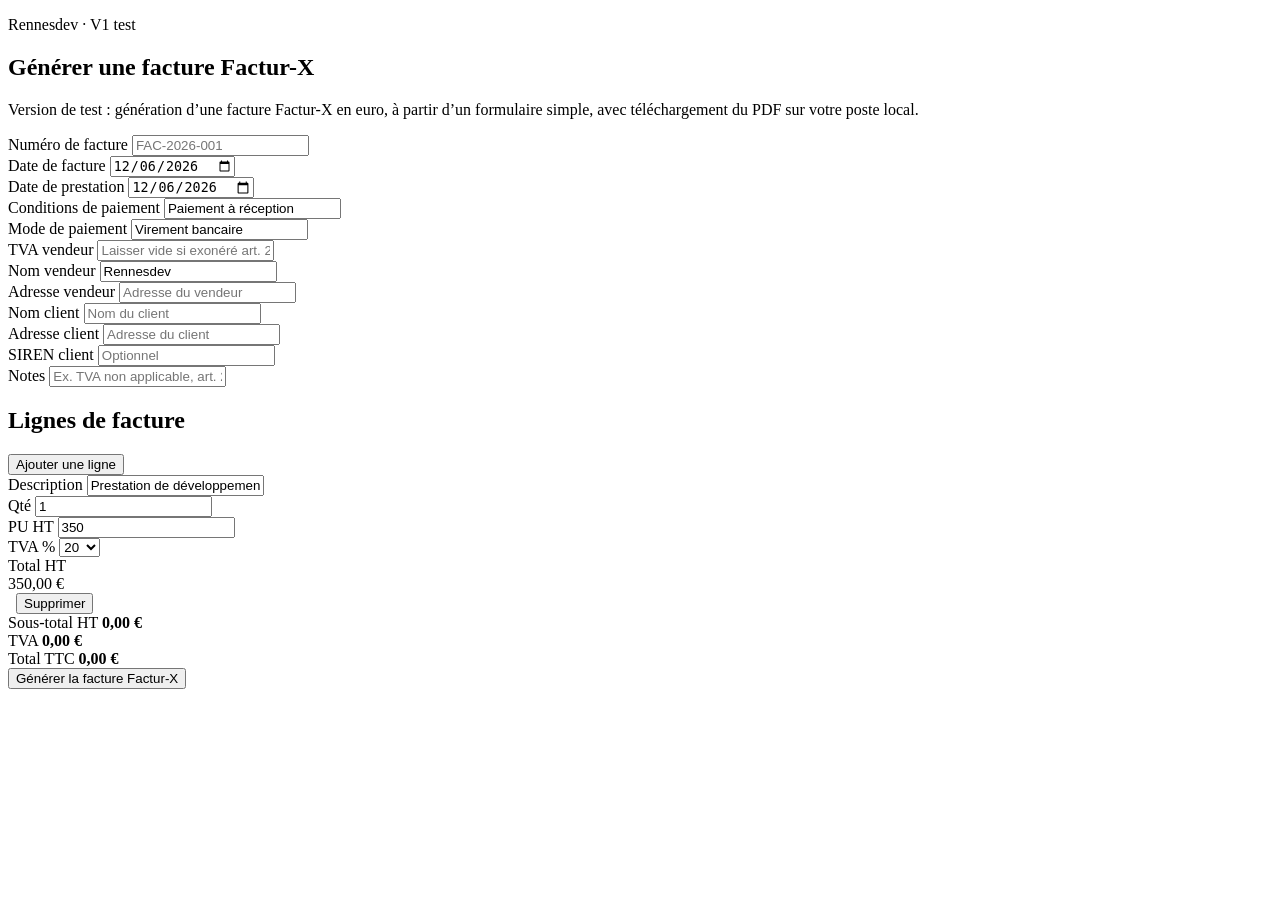
==== index.html @ 71ec6dc9 "Add files via upload" ====
<!DOCTYPE html>
<html lang="fr">
<head>
  <meta charset="UTF-8" />
  <meta name="viewport" content="width=device-width, initial-scale=1.0" />
  <title>Générateur Factur-X | Rennesdev</title>
  <link rel="stylesheet" href="./style.css" />
</head>
<body>
  <main class="page">
    <section class="hero">
      <p class="eyebrow">Rennesdev · V1 test</p>
      <h1>Générer une facture Factur-X</h1>
      <p class="intro">
        Version de test : génération d’une facture Factur-X en euro, à partir d’un formulaire simple,
        avec téléchargement du PDF sur votre poste local.
      </p>
    </section>

    <section class="card">
      <form id="invoice-form">
        <div class="grid two">
          <div class="field">
            <label for="invoiceNumber">Numéro de facture</label>
            <input id="invoiceNumber" name="invoiceNumber" type="text" placeholder="FAC-2026-001" required />
          </div>

          <div class="field">
            <label for="invoiceDate">Date de facture</label>
            <input id="invoiceDate" name="invoiceDate" type="date" required />
          </div>
        </div>

        <div class="grid two">
          <div class="field">
            <label for="serviceDate">Date de prestation</label>
            <input id="serviceDate" name="serviceDate" type="date" required />
          </div>

          <div class="field">
            <label for="paymentTerms">Conditions de paiement</label>
            <input id="paymentTerms" name="paymentTerms" type="text" placeholder="Paiement à réception" value="Paiement à réception" />
          </div>
        </div>

        <div class="grid two">
          <div class="field">
            <label for="paymentMethod">Mode de paiement</label>
            <input id="paymentMethod" name="paymentMethod" type="text" placeholder="Virement bancaire" value="Virement bancaire" />
          </div>

          <div class="field">
            <label for="sellerVat">TVA vendeur</label>
            <input id="sellerVat" name="sellerVat" type="text" placeholder="Laisser vide si exonéré art. 293 B" />
          </div>
        </div>

        <div class="grid two">
          <div class="field">
            <label for="sellerName">Nom vendeur</label>
            <input id="sellerName" name="sellerName" type="text" placeholder="Rennesdev" required />
          </div>

          <div class="field">
            <label for="sellerAddress">Adresse vendeur</label>
            <input id="sellerAddress" name="sellerAddress" type="text" placeholder="Adresse du vendeur" required />
          </div>
        </div>

        <div class="grid two">
          <div class="field">
            <label for="buyerName">Nom client</label>
            <input id="buyerName" name="buyerName" type="text" placeholder="Nom du client" required />
          </div>

          <div class="field">
            <label for="buyerAddress">Adresse client</label>
            <input id="buyerAddress" name="buyerAddress" type="text" placeholder="Adresse du client" required />
          </div>
        </div>

        <div class="grid two">
          <div class="field">
            <label for="buyerSiren">SIREN client</label>
            <input id="buyerSiren" name="buyerSiren" type="text" placeholder="Optionnel" />
          </div>

          <div class="field">
            <label for="notes">Notes</label>
            <input id="notes" name="notes" type="text" placeholder="Ex. TVA non applicable, art. 293 B du CGI" />
          </div>
        </div>

        <div class="lines-header">
          <h2>Lignes de facture</h2>
          <button type="button" id="add-line-btn" class="btn btn-secondary">Ajouter une ligne</button>
        </div>

        <div id="lines-container" class="lines-container"></div>

        <div class="summary" id="summary-box">
          <div class="summary-row">
            <span>Sous-total HT</span>
            <strong id="subtotal-display">0,00 €</strong>
          </div>
          <div class="summary-row">
            <span>TVA</span>
            <strong id="vat-display">0,00 €</strong>
          </div>
          <div class="summary-row total">
            <span>Total TTC</span>
            <strong id="total-display">0,00 €</strong>
          </div>
        </div>

        <div class="actions">
          <button type="submit" id="submit-btn" class="btn btn-primary">
            Générer la facture Factur-X
          </button>
        </div>

        <div id="status-box" class="status-box" aria-live="polite"></div>
      </form>
    </section>
  </main>

  <template id="line-template">
    <div class="line-item">
      <div class="grid line-grid">
        <div class="field line-description">
          <label>Description</label>
          <input type="text" class="line-description-input" placeholder="Prestation de développement" required />
        </div>

        <div class="field">
          <label>Qté</label>
          <input type="number" class="line-quantity-input" min="0.01" step="0.01" value="1" required />
        </div>

        <div class="field">
          <label>PU HT</label>
          <input type="number" class="line-unit-price-input" min="0" step="0.01" value="350" required />
        </div>

        <div class="field">
          <label>TVA %</label>
          <select class="line-vat-rate-input">
            <option value="0">0</option>
            <option value="5.5">5,5</option>
            <option value="10">10</option>
            <option value="20" selected>20</option>
          </select>
        </div>

        <div class="field line-total-box">
          <label>Total HT</label>
          <div class="line-total-display">350,00 €</div>
        </div>

        <div class="field line-remove-box">
          <label>&nbsp;</label>
          <button type="button" class="btn btn-danger remove-line-btn">Supprimer</button>
        </div>
      </div>
    </div>
  </template>

  <script src="./app.js"></script>
</body>
</html>
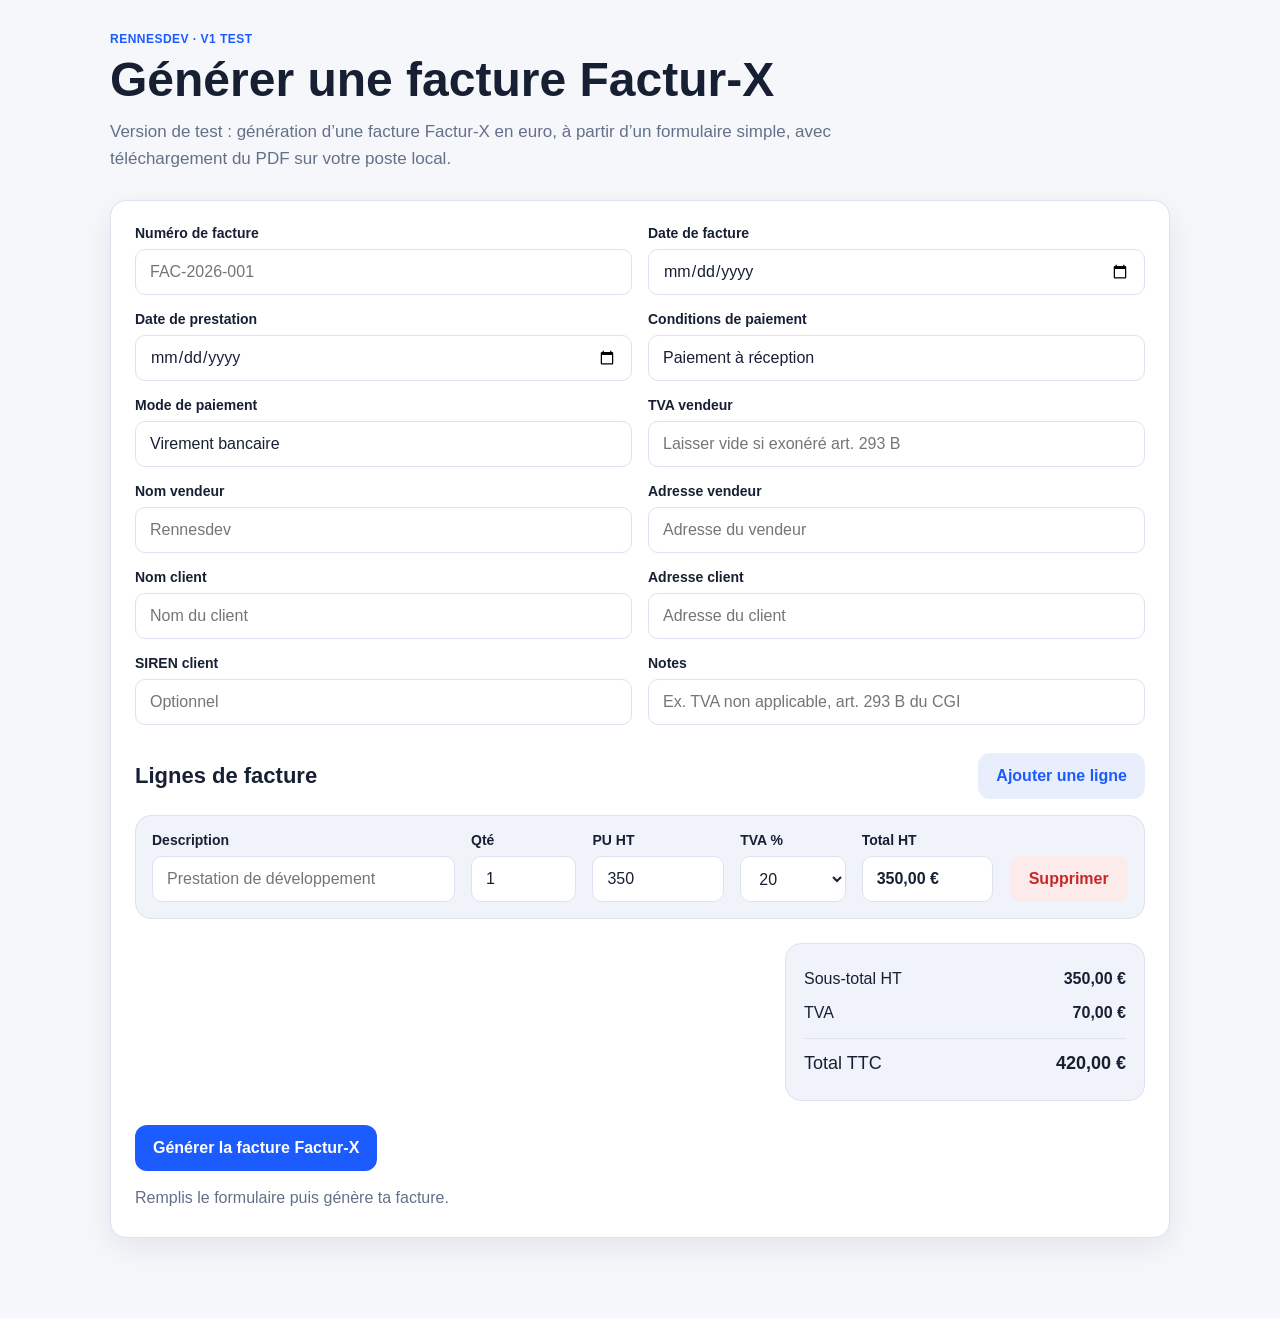
==== commit 77bdb010: "Add files via upload" ====
--- a/index.html
+++ b/index.html
@@ -5,6 +5,7 @@
   <meta name="viewport" content="width=device-width, initial-scale=1.0" />
   <title>Générateur Factur-X | Rennesdev</title>
   <link rel="stylesheet" href="./style.css" />
+  <link rel="icon" type="image/x-icon" href="/favicon.ico">
 </head>
 <body>
   <main class="page">
--- a/style.css
+++ b/style.css
@@ -0,0 +1,266 @@
+:root {
+  --bg: #f6f7fb;
+  --surface: #ffffff;
+  --surface-2: #f0f3f9;
+  --text: #172033;
+  --muted: #647089;
+  --border: #dce3ef;
+  --primary: #1c5cff;
+  --primary-hover: #1648c9;
+  --danger: #c62828;
+  --success-bg: #e9f8ef;
+  --success-text: #166534;
+  --error-bg: #fff1f1;
+  --error-text: #a61b1b;
+  --shadow: 0 10px 30px rgba(16, 24, 40, 0.08);
+  --radius: 16px;
+  --radius-sm: 10px;
+}
+
+* {
+  box-sizing: border-box;
+}
+
+body {
+  margin: 0;
+  font-family: Inter, Arial, sans-serif;
+  background: var(--bg);
+  color: var(--text);
+}
+
+.page {
+  max-width: 1100px;
+  margin: 0 auto;
+  padding: 32px 20px 80px;
+}
+
+.hero {
+  margin-bottom: 28px;
+}
+
+.eyebrow {
+  margin: 0 0 8px;
+  color: var(--primary);
+  font-weight: 700;
+  letter-spacing: 0.04em;
+  text-transform: uppercase;
+  font-size: 12px;
+}
+
+h1 {
+  margin: 0 0 12px;
+  font-size: clamp(30px, 5vw, 48px);
+  line-height: 1.08;
+}
+
+.intro {
+  margin: 0;
+  max-width: 760px;
+  color: var(--muted);
+  font-size: 17px;
+  line-height: 1.6;
+}
+
+.card {
+  background: var(--surface);
+  border: 1px solid var(--border);
+  border-radius: var(--radius);
+  box-shadow: var(--shadow);
+  padding: 24px;
+}
+
+.grid {
+  display: grid;
+  gap: 16px;
+  margin-bottom: 16px;
+}
+
+.grid.two {
+  grid-template-columns: repeat(2, minmax(0, 1fr));
+}
+
+.line-grid {
+  grid-template-columns: 2.3fr 0.8fr 1fr 0.8fr 1fr 0.9fr;
+  align-items: end;
+  margin-bottom: 0;
+}
+
+.field {
+  display: flex;
+  flex-direction: column;
+  gap: 8px;
+}
+
+label {
+  font-size: 14px;
+  font-weight: 600;
+  color: var(--text);
+}
+
+input,
+select,
+button {
+  font: inherit;
+}
+
+input,
+select {
+  width: 100%;
+  min-height: 46px;
+  padding: 12px 14px;
+  border: 1px solid var(--border);
+  border-radius: var(--radius-sm);
+  background: #fff;
+  color: var(--text);
+}
+
+input:focus,
+select:focus {
+  outline: 2px solid rgba(28, 92, 255, 0.18);
+  border-color: var(--primary);
+}
+
+.lines-header {
+  display: flex;
+  justify-content: space-between;
+  align-items: center;
+  gap: 16px;
+  margin: 28px 0 16px;
+}
+
+.lines-header h2 {
+  margin: 0;
+  font-size: 22px;
+}
+
+.lines-container {
+  display: flex;
+  flex-direction: column;
+  gap: 14px;
+}
+
+.line-item {
+  background: var(--surface-2);
+  border: 1px solid var(--border);
+  border-radius: var(--radius);
+  padding: 16px;
+}
+
+.line-total-display {
+  min-height: 46px;
+  display: flex;
+  align-items: center;
+  padding: 12px 14px;
+  border-radius: var(--radius-sm);
+  background: #fff;
+  border: 1px solid var(--border);
+  font-weight: 700;
+}
+
+.summary {
+  margin-top: 24px;
+  margin-left: auto;
+  max-width: 360px;
+  background: var(--surface-2);
+  border: 1px solid var(--border);
+  border-radius: var(--radius);
+  padding: 18px;
+}
+
+.summary-row {
+  display: flex;
+  justify-content: space-between;
+  gap: 16px;
+  padding: 8px 0;
+}
+
+.summary-row.total {
+  margin-top: 8px;
+  padding-top: 14px;
+  border-top: 1px solid var(--border);
+  font-size: 18px;
+}
+
+.actions {
+  margin-top: 24px;
+  display: flex;
+  justify-content: flex-start;
+}
+
+.btn {
+  min-height: 46px;
+  padding: 12px 18px;
+  border: 0;
+  border-radius: 12px;
+  cursor: pointer;
+  font-weight: 700;
+}
+
+.btn-primary {
+  background: var(--primary);
+  color: #fff;
+}
+
+.btn-primary:hover {
+  background: var(--primary-hover);
+}
+
+.btn-secondary {
+  background: #e9eefc;
+  color: var(--primary);
+}
+
+.btn-danger {
+  background: #fdeaea;
+  color: var(--danger);
+}
+
+.status-box {
+  margin-top: 18px;
+  min-height: 24px;
+  padding: 0;
+  color: var(--muted);
+}
+
+.status-box.success,
+.status-box.error,
+.status-box.loading {
+  padding: 14px 16px;
+  border-radius: 12px;
+}
+
+.status-box.success {
+  background: var(--success-bg);
+  color: var(--success-text);
+}
+
+.status-box.error {
+  background: var(--error-bg);
+  color: var(--error-text);
+}
+
+.status-box.loading {
+  background: #eef4ff;
+  color: #1d4ed8;
+}
+
+@media (max-width: 900px) {
+  .grid.two,
+  .line-grid {
+    grid-template-columns: 1fr;
+  }
+
+  .summary {
+    max-width: 100%;
+  }
+
+  .lines-header {
+    flex-direction: column;
+    align-items: stretch;
+  }
+
+  .actions .btn,
+  .lines-header .btn {
+    width: 100%;
+  }
+}
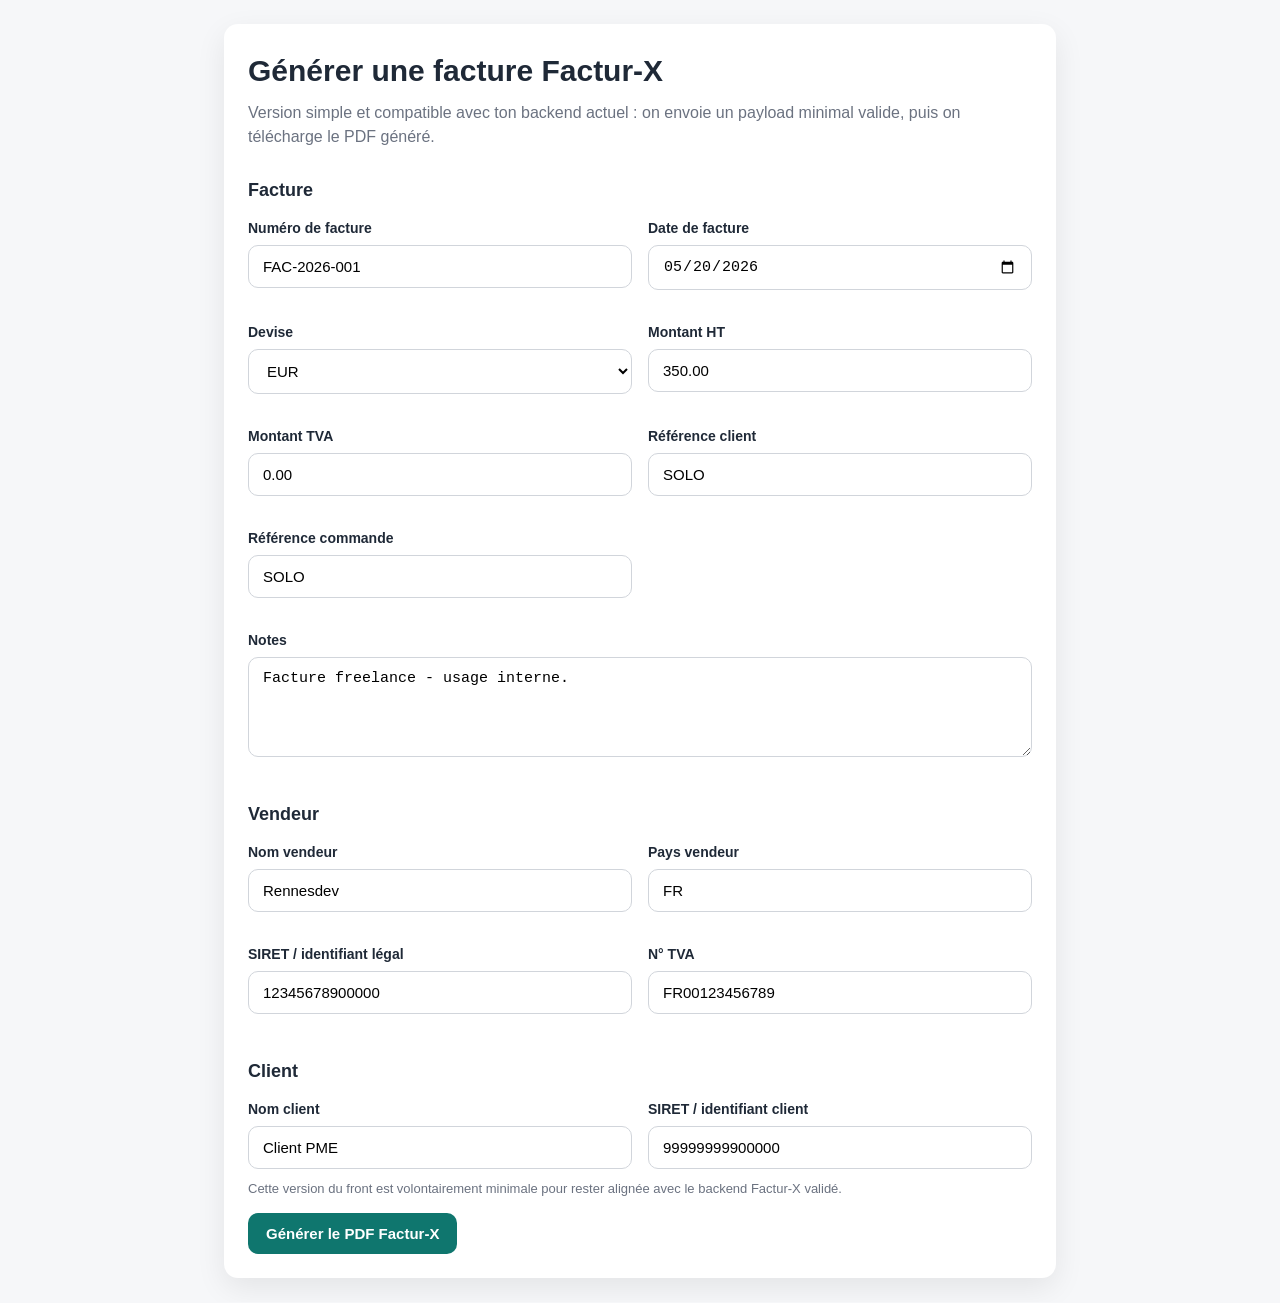
==== commit 5e3ec802: "Add files via upload" ====
--- a/index.html
+++ b/index.html
@@ -3,169 +3,353 @@
 <head>
   <meta charset="UTF-8" />
   <meta name="viewport" content="width=device-width, initial-scale=1.0" />
-  <title>Générateur Factur-X | Rennesdev</title>
-  <link rel="stylesheet" href="./style.css" />
-  <link rel="icon" type="image/x-icon" href="/favicon.ico">
+  <title>Rennesdev · Générateur Factur-X</title>
+  <style>
+    :root {
+      --bg: #f6f7f9;
+      --card: #ffffff;
+      --text: #1f2937;
+      --muted: #6b7280;
+      --border: #d1d5db;
+      --primary: #0f766e;
+      --primary-hover: #115e59;
+      --danger: #b91c1c;
+      --success: #166534;
+      --radius: 14px;
+      --shadow: 0 10px 30px rgba(0, 0, 0, 0.08);
+    }
+
+    * {
+      box-sizing: border-box;
+    }
+
+    body {
+      margin: 0;
+      font-family: Arial, sans-serif;
+      background: var(--bg);
+      color: var(--text);
+      line-height: 1.5;
+    }
+
+    .container {
+      max-width: 880px;
+      margin: 0 auto;
+      padding: 24px;
+    }
+
+    .card {
+      background: var(--card);
+      border-radius: var(--radius);
+      box-shadow: var(--shadow);
+      padding: 24px;
+    }
+
+    h1 {
+      margin-top: 0;
+      margin-bottom: 8px;
+      font-size: 30px;
+    }
+
+    .intro {
+      margin-top: 0;
+      margin-bottom: 24px;
+      color: var(--muted);
+    }
+
+    .grid {
+      display: grid;
+      grid-template-columns: repeat(2, minmax(0, 1fr));
+      gap: 16px;
+    }
+
+    .field {
+      display: flex;
+      flex-direction: column;
+      gap: 6px;
+      margin-bottom: 16px;
+    }
+
+    .field.full {
+      grid-column: 1 / -1;
+    }
+
+    label {
+      font-weight: 700;
+      font-size: 14px;
+    }
+
+    input,
+    textarea,
+    select {
+      width: 100%;
+      padding: 12px 14px;
+      border: 1px solid var(--border);
+      border-radius: 10px;
+      font-size: 15px;
+      background: #fff;
+    }
+
+    textarea {
+      min-height: 100px;
+      resize: vertical;
+    }
+
+    .section-title {
+      margin: 28px 0 14px;
+      font-size: 18px;
+      font-weight: 700;
+    }
+
+    .actions {
+      display: flex;
+      gap: 12px;
+      align-items: center;
+      flex-wrap: wrap;
+      margin-top: 8px;
+    }
+
+    button {
+      border: none;
+      border-radius: 10px;
+      padding: 12px 18px;
+      font-size: 15px;
+      font-weight: 700;
+      cursor: pointer;
+      background: var(--primary);
+      color: #fff;
+    }
+
+    button:hover {
+      background: var(--primary-hover);
+    }
+
+    .status {
+      margin-top: 18px;
+      padding: 14px 16px;
+      border-radius: 10px;
+      font-size: 14px;
+      display: none;
+      white-space: pre-wrap;
+    }
+
+    .status.error {
+      display: block;
+      background: #fef2f2;
+      color: var(--danger);
+      border: 1px solid #fecaca;
+    }
+
+    .status.success {
+      display: block;
+      background: #f0fdf4;
+      color: var(--success);
+      border: 1px solid #bbf7d0;
+    }
+
+    .hint {
+      color: var(--muted);
+      font-size: 13px;
+      margin-top: -6px;
+      margin-bottom: 14px;
+    }
+
+    @media (max-width: 720px) {
+      .grid {
+        grid-template-columns: 1fr;
+      }
+
+      .container {
+        padding: 16px;
+      }
+
+      .card {
+        padding: 18px;
+      }
+    }
+  </style>
 </head>
 <body>
-  <main class="page">
-    <section class="hero">
-      <p class="eyebrow">Rennesdev · V1 test</p>
+  <div class="container">
+    <div class="card">
       <h1>Générer une facture Factur-X</h1>
       <p class="intro">
-        Version de test : génération d’une facture Factur-X en euro, à partir d’un formulaire simple,
-        avec téléchargement du PDF sur votre poste local.
+        Version simple et compatible avec ton backend actuel : on envoie un payload minimal valide, puis on télécharge le PDF généré.
       </p>
-    </section>
-
-    <section class="card">
+
       <form id="invoice-form">
-        <div class="grid two">
+        <div class="section-title">Facture</div>
+        <div class="grid">
           <div class="field">
             <label for="invoiceNumber">Numéro de facture</label>
-            <input id="invoiceNumber" name="invoiceNumber" type="text" placeholder="FAC-2026-001" required />
+            <input id="invoiceNumber" name="invoiceNumber" type="text" value="FAC-2026-001" required />
           </div>
 
           <div class="field">
             <label for="invoiceDate">Date de facture</label>
-            <input id="invoiceDate" name="invoiceDate" type="date" required />
+            <input id="invoiceDate" name="invoiceDate" type="date" value="2026-05-20" required />
+          </div>
+
+          <div class="field">
+            <label for="currency">Devise</label>
+            <select id="currency" name="currency">
+              <option value="EUR" selected>EUR</option>
+            </select>
+          </div>
+
+          <div class="field">
+            <label for="totalAmount">Montant HT</label>
+            <input id="totalAmount" name="totalAmount" type="number" step="0.01" value="350.00" required />
+          </div>
+
+          <div class="field">
+            <label for="taxTotalAmount">Montant TVA</label>
+            <input id="taxTotalAmount" name="taxTotalAmount" type="number" step="0.01" value="0.00" required />
+          </div>
+
+          <div class="field">
+            <label for="buyerReference">Référence client</label>
+            <input id="buyerReference" name="buyerReference" type="text" value="SOLO" />
+          </div>
+
+          <div class="field">
+            <label for="buyerOrderReference">Référence commande</label>
+            <input id="buyerOrderReference" name="buyerOrderReference" type="text" value="SOLO" />
+          </div>
+
+          <div class="field full">
+            <label for="notes">Notes</label>
+            <textarea id="notes" name="notes">Facture freelance - usage interne.</textarea>
           </div>
         </div>
 
-        <div class="grid two">
-          <div class="field">
-            <label for="serviceDate">Date de prestation</label>
-            <input id="serviceDate" name="serviceDate" type="date" required />
-          </div>
-
-          <div class="field">
-            <label for="paymentTerms">Conditions de paiement</label>
-            <input id="paymentTerms" name="paymentTerms" type="text" placeholder="Paiement à réception" value="Paiement à réception" />
+        <div class="section-title">Vendeur</div>
+        <div class="grid">
+          <div class="field">
+            <label for="sellerName">Nom vendeur</label>
+            <input id="sellerName" name="sellerName" type="text" value="Rennesdev" required />
+          </div>
+
+          <div class="field">
+            <label for="sellerCountryCode">Pays vendeur</label>
+            <input id="sellerCountryCode" name="sellerCountryCode" type="text" value="FR" required />
+          </div>
+
+          <div class="field">
+            <label for="sellerLegalId">SIRET / identifiant légal</label>
+            <input id="sellerLegalId" name="sellerLegalId" type="text" value="12345678900000" required />
+          </div>
+
+          <div class="field">
+            <label for="sellerVatId">N° TVA</label>
+            <input id="sellerVatId" name="sellerVatId" type="text" value="FR00123456789" required />
           </div>
         </div>
 
-        <div class="grid two">
-          <div class="field">
-            <label for="paymentMethod">Mode de paiement</label>
-            <input id="paymentMethod" name="paymentMethod" type="text" placeholder="Virement bancaire" value="Virement bancaire" />
-          </div>
-
-          <div class="field">
-            <label for="sellerVat">TVA vendeur</label>
-            <input id="sellerVat" name="sellerVat" type="text" placeholder="Laisser vide si exonéré art. 293 B" />
+        <div class="section-title">Client</div>
+        <div class="grid">
+          <div class="field">
+            <label for="buyerName">Nom client</label>
+            <input id="buyerName" name="buyerName" type="text" value="Client PME" required />
+          </div>
+
+          <div class="field">
+            <label for="buyerLegalId">SIRET / identifiant client</label>
+            <input id="buyerLegalId" name="buyerLegalId" type="text" value="99999999900000" required />
           </div>
         </div>
 
-        <div class="grid two">
-          <div class="field">
-            <label for="sellerName">Nom vendeur</label>
-            <input id="sellerName" name="sellerName" type="text" placeholder="Rennesdev" required />
-          </div>
-
-          <div class="field">
-            <label for="sellerAddress">Adresse vendeur</label>
-            <input id="sellerAddress" name="sellerAddress" type="text" placeholder="Adresse du vendeur" required />
-          </div>
+        <p class="hint">
+          Cette version du front est volontairement minimale pour rester alignée avec le backend Factur-X validé.
+        </p>
+
+        <div class="actions">
+          <button type="submit" id="submitBtn">Générer le PDF Factur-X</button>
         </div>
 
-        <div class="grid two">
-          <div class="field">
-            <label for="buyerName">Nom client</label>
-            <input id="buyerName" name="buyerName" type="text" placeholder="Nom du client" required />
-          </div>
-
-          <div class="field">
-            <label for="buyerAddress">Adresse client</label>
-            <input id="buyerAddress" name="buyerAddress" type="text" placeholder="Adresse du client" required />
-          </div>
-        </div>
-
-        <div class="grid two">
-          <div class="field">
-            <label for="buyerSiren">SIREN client</label>
-            <input id="buyerSiren" name="buyerSiren" type="text" placeholder="Optionnel" />
-          </div>
-
-          <div class="field">
-            <label for="notes">Notes</label>
-            <input id="notes" name="notes" type="text" placeholder="Ex. TVA non applicable, art. 293 B du CGI" />
-          </div>
-        </div>
-
-        <div class="lines-header">
-          <h2>Lignes de facture</h2>
-          <button type="button" id="add-line-btn" class="btn btn-secondary">Ajouter une ligne</button>
-        </div>
-
-        <div id="lines-container" class="lines-container"></div>
-
-        <div class="summary" id="summary-box">
-          <div class="summary-row">
-            <span>Sous-total HT</span>
-            <strong id="subtotal-display">0,00 €</strong>
-          </div>
-          <div class="summary-row">
-            <span>TVA</span>
-            <strong id="vat-display">0,00 €</strong>
-          </div>
-          <div class="summary-row total">
-            <span>Total TTC</span>
-            <strong id="total-display">0,00 €</strong>
-          </div>
-        </div>
-
-        <div class="actions">
-          <button type="submit" id="submit-btn" class="btn btn-primary">
-            Générer la facture Factur-X
-          </button>
-        </div>
-
-        <div id="status-box" class="status-box" aria-live="polite"></div>
+        <div id="status" class="status"></div>
       </form>
-    </section>
-  </main>
-
-  <template id="line-template">
-    <div class="line-item">
-      <div class="grid line-grid">
-        <div class="field line-description">
-          <label>Description</label>
-          <input type="text" class="line-description-input" placeholder="Prestation de développement" required />
-        </div>
-
-        <div class="field">
-          <label>Qté</label>
-          <input type="number" class="line-quantity-input" min="0.01" step="0.01" value="1" required />
-        </div>
-
-        <div class="field">
-          <label>PU HT</label>
-          <input type="number" class="line-unit-price-input" min="0" step="0.01" value="350" required />
-        </div>
-
-        <div class="field">
-          <label>TVA %</label>
-          <select class="line-vat-rate-input">
-            <option value="0">0</option>
-            <option value="5.5">5,5</option>
-            <option value="10">10</option>
-            <option value="20" selected>20</option>
-          </select>
-        </div>
-
-        <div class="field line-total-box">
-          <label>Total HT</label>
-          <div class="line-total-display">350,00 €</div>
-        </div>
-
-        <div class="field line-remove-box">
-          <label>&nbsp;</label>
-          <button type="button" class="btn btn-danger remove-line-btn">Supprimer</button>
-        </div>
-      </div>
     </div>
-  </template>
-
-  <script src="./app.js"></script>
+  </div>
+
+  <script>
+    const form = document.getElementById("invoice-form");
+    const statusBox = document.getElementById("status");
+    const submitBtn = document.getElementById("submitBtn");
+
+    function setStatus(message, type) {
+      statusBox.textContent = message;
+      statusBox.className = "status " + type;
+    }
+
+    function clearStatus() {
+      statusBox.textContent = "";
+      statusBox.className = "status";
+    }
+
+    function buildPayload() {
+      return {
+        invoiceNumber: document.getElementById("invoiceNumber").value.trim(),
+        invoiceDate: document.getElementById("invoiceDate").value,
+        currency: document.getElementById("currency").value,
+        totalAmount: Number(document.getElementById("totalAmount").value || 0),
+        taxTotalAmount: Number(document.getElementById("taxTotalAmount").value || 0),
+        buyerReference: document.getElementById("buyerReference").value.trim() || "SOLO",
+        buyerOrderReference: document.getElementById("buyerOrderReference").value.trim() || "SOLO",
+        notes: document.getElementById("notes").value.trim(),
+        seller: {
+          name: document.getElementById("sellerName").value.trim(),
+          countryCode: document.getElementById("sellerCountryCode").value.trim() || "FR",
+          legalId: document.getElementById("sellerLegalId").value.trim(),
+          vatId: document.getElementById("sellerVatId").value.trim()
+        },
+        buyer: {
+          name: document.getElementById("buyerName").value.trim(),
+          legalId: document.getElementById("buyerLegalId").value.trim()
+        }
+      };
+    }
+
+    form.addEventListener("submit", async (event) => {
+      event.preventDefault();
+      clearStatus();
+      submitBtn.disabled = true;
+      submitBtn.textContent = "Génération en cours...";
+
+      const payload = buildPayload();
+
+      try {
+        const response = await fetch("/facturx/generate-facturx", {
+          method: "POST",
+          headers: {
+            "Content-Type": "application/json"
+          },
+          body: JSON.stringify(payload)
+        });
+
+        if (!response.ok) {
+          const errorText = await response.text();
+          setStatus(`Erreur API (${response.status}) : ${errorText}`, "error");
+          return;
+        }
+
+        const blob = await response.blob();
+        const downloadUrl = window.URL.createObjectURL(blob);
+        const link = document.createElement("a");
+        link.href = downloadUrl;
+        link.download = `${payload.invoiceNumber || "facture"}-facturx.pdf`;
+        document.body.appendChild(link);
+        link.click();
+        link.remove();
+        window.URL.revokeObjectURL(downloadUrl);
+
+        setStatus("PDF Factur-X généré avec succès.", "success");
+      } catch (error) {
+        setStatus(`Erreur réseau ou JavaScript : ${error.message}`, "error");
+      } finally {
+        submitBtn.disabled = false;
+        submitBtn.textContent = "Générer le PDF Factur-X";
+      }
+    });
+  </script>
 </body>
 </html>
